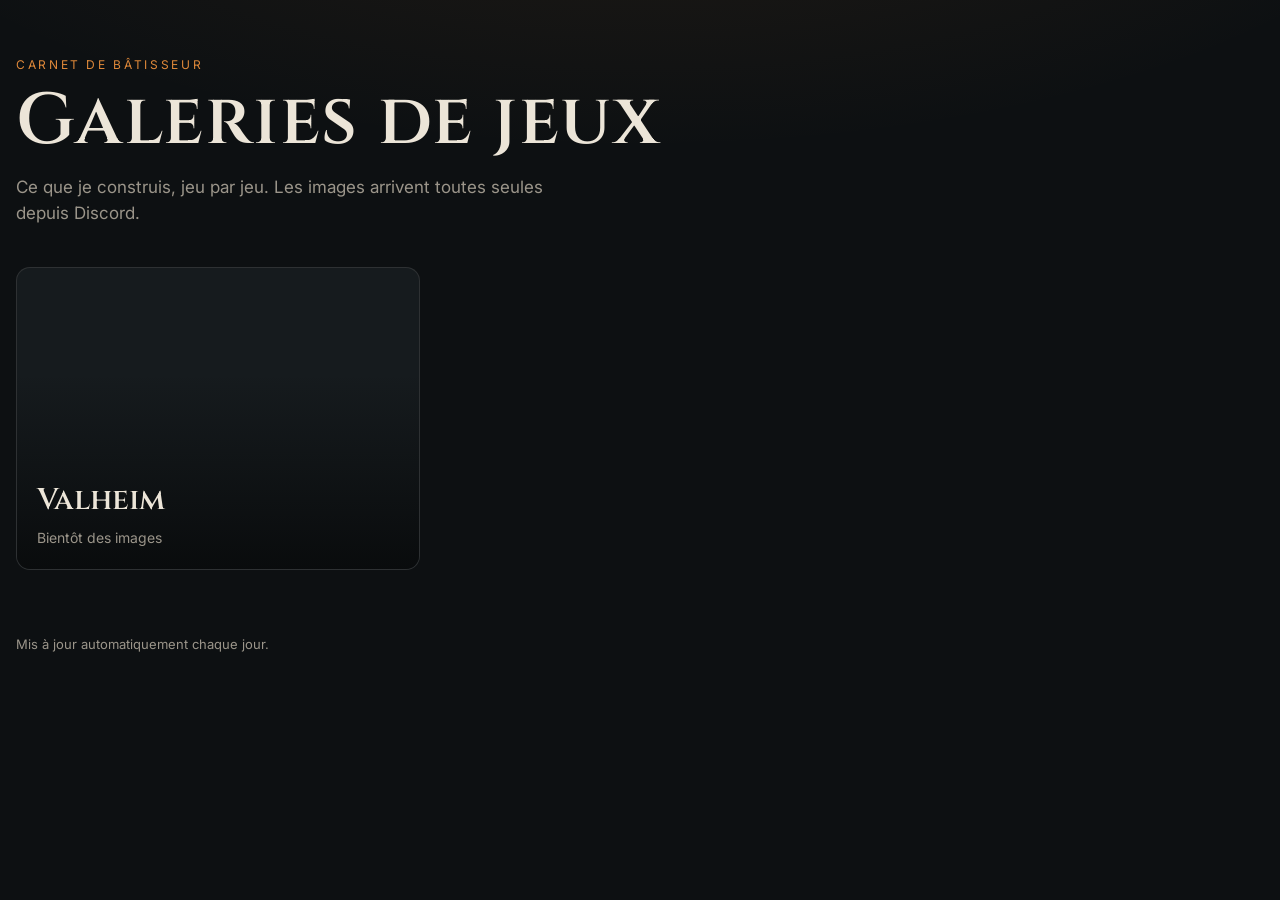
==== index.html @ 8ae7b874 "Galeries de jeux : bot de tri Discord et galerie Valheim - scripts/sync_discord.py : récupère les im" ====
<!doctype html>
<html lang="fr">
<head>
  <meta charset="utf-8">
  <meta name="viewport" content="width=device-width, initial-scale=1">
  <title>Galeries de jeux</title>
  <meta name="description" content="Mes constructions dans les jeux, en images.">
  <link rel="preconnect" href="https://fonts.googleapis.com">
  <link rel="preconnect" href="https://fonts.gstatic.com" crossorigin>
  <link href="https://fonts.googleapis.com/css2?family=Cinzel:wght@600&family=Inter:wght@400;500;600&display=swap" rel="stylesheet">
  <link rel="stylesheet" href="assets/style.css">
</head>
<body>
  <main class="page">
    <header class="entete">
      <p class="surtitre">Carnet de bâtisseur</p>
      <h1>Galeries de jeux</h1>
      <p class="accroche">Ce que je construis, jeu par jeu. Les images arrivent toutes seules depuis Discord.</p>
    </header>
    <div class="jeux" id="jeux"></div>
    <p class="pied">Mis à jour automatiquement chaque jour.</p>
  </main>

  <script>
    (async function () {
      const lire = async (url, defaut) => {
        try { const r = await fetch(url, { cache: "no-store" }); return r.ok ? await r.json() : defaut; }
        catch (e) { return defaut; }
      };
      const config = await lire("config.json", { jeux: {} });
      const zone = document.getElementById("jeux");

      const carte = (href, titre, sousTitre, image, classe) => {
        const a = document.createElement("a");
        a.className = "carte-jeu" + (classe ? " " + classe : "");
        a.href = href;
        if (image) {
          const img = document.createElement("img");
          img.src = image; img.alt = ""; img.loading = "lazy";
          a.append(img);
        }
        const voile = document.createElement("div");
        voile.className = "voile";
        const h = document.createElement("h2"); h.textContent = titre;
        const p = document.createElement("p"); p.textContent = sousTitre;
        voile.append(h, p);
        a.append(voile);
        zone.append(a);
      };

      for (const [id, jeu] of Object.entries(config.jeux)) {
        const data = await lire(id + "/data.json", { images: [] });
        const n = data.images.length;
        const couverture = data.images[0] ? id + "/" + data.images[0].miniature : null;
        carte(id + "/", jeu.nom, n ? n + (n > 1 ? " images" : " image") : "Bientôt des images", couverture);
      }

      const aTrier = await lire("a-trier/data.json", { images: [] });
      if (aTrier.images.length) {
        carte("a-trier/", "À trier", aTrier.images.length + " image(s) sans mot-clé reconnu", null, "a-trier");
      }
    })();
  </script>
</body>
</html>
---- assets/style.css ----
:root {
  --bg: #0d1012;
  --surface: #161b1e;
  --surface-2: #1d2428;
  --ink: #ece5d8;
  --muted: #9b958a;
  --line: rgba(236, 229, 216, 0.11);
  --accent: #e0893a;
  --accent-soft: rgba(224, 137, 58, 0.14);
  --rayon: 10px;
  --titre: "Cinzel", Georgia, serif;
  --texte: "Inter", system-ui, -apple-system, sans-serif;
}

* { box-sizing: border-box; }
html { -webkit-text-size-adjust: 100%; }
body {
  margin: 0;
  background:
    radial-gradient(1200px 500px at 50% -200px, rgba(224, 137, 58, 0.10), transparent 70%),
    var(--bg);
  color: var(--ink);
  font-family: var(--texte);
  font-size: 16px;
  line-height: 1.55;
  min-height: 100vh;
}
a { color: inherit; }
img { display: block; max-width: 100%; }

.page { max-width: 1280px; margin: 0 auto; padding: 0 16px 80px; }

/* ---------- en-tête */
.entete { padding: 56px 0 28px; }
.retour {
  display: inline-flex; gap: 6px; align-items: center;
  color: var(--muted); text-decoration: none; font-size: 14px; margin-bottom: 28px;
}
.retour:hover { color: var(--ink); }
.surtitre {
  font-size: 12px; letter-spacing: .22em; text-transform: uppercase;
  color: var(--accent); margin: 0 0 10px;
}
h1 {
  font-family: var(--titre); font-weight: 600;
  font-size: clamp(36px, 7vw, 72px); line-height: 1.02; margin: 0;
  letter-spacing: .02em;
}
.accroche { color: var(--muted); max-width: 560px; margin: 16px 0 0; font-size: 17px; }
.chiffres { display: flex; gap: 28px; margin-top: 26px; flex-wrap: wrap; }
.chiffres div { font-size: 13px; color: var(--muted); }
.chiffres strong { display: block; font-family: var(--titre); font-size: 26px; color: var(--ink); font-weight: 600; }

/* ---------- filtres */
.filtres {
  position: sticky; top: 0; z-index: 5;
  display: flex; gap: 8px; overflow-x: auto; padding: 14px 0;
  background: linear-gradient(var(--bg) 75%, transparent);
  scrollbar-width: none;
}
.filtres::-webkit-scrollbar { display: none; }
.filtre {
  flex: none; border: 1px solid var(--line); background: var(--surface);
  color: var(--muted); border-radius: 999px; padding: 7px 15px;
  font: 500 14px var(--texte); cursor: pointer;
}
.filtre:hover { color: var(--ink); }
.filtre[aria-pressed="true"] { background: var(--accent-soft); border-color: var(--accent); color: var(--ink); }
.filtre span { opacity: .6; margin-left: 4px; }

/* ---------- chantiers */
.chantier { margin-top: 44px; scroll-margin-top: 70px; }
.chantier[hidden] { display: none; }
.chantier-tete {
  display: flex; align-items: baseline; gap: 12px; flex-wrap: wrap;
  border-bottom: 1px solid var(--line); padding-bottom: 12px; margin-bottom: 16px;
}
.chantier-type { font-size: 12px; letter-spacing: .18em; text-transform: uppercase; color: var(--accent); }
.chantier h2 { font-family: var(--titre); font-weight: 600; font-size: 26px; margin: 0; }
.etiquette {
  font-size: 12px; color: var(--muted); border: 1px solid var(--line);
  border-radius: 999px; padding: 2px 10px;
}
.compte { margin-left: auto; color: var(--muted); font-size: 14px; }

.mur { columns: 4 260px; column-gap: 12px; }
.vignette {
  break-inside: avoid; margin: 0 0 12px; border-radius: var(--rayon); overflow: hidden;
  background: var(--surface-2); cursor: zoom-in; position: relative;
  border: 0; padding: 0; width: 100%; display: block;
}
.vignette img { width: 100%; height: auto; transition: transform .5s ease, opacity .4s; opacity: 0; }
.vignette img.charge { opacity: 1; }
.vignette:hover img { transform: scale(1.03); }
.vignette:focus-visible { outline: 2px solid var(--accent); outline-offset: 2px; }

/* ---------- état vide */
.vide {
  margin-top: 40px; padding: 48px 24px; text-align: center;
  border: 1px dashed var(--line); border-radius: 14px; color: var(--muted);
}
.vide h2 { font-family: var(--titre); color: var(--ink); font-weight: 600; margin: 0 0 8px; }

/* ---------- visionneuse */
.visionneuse {
  position: fixed; inset: 0; z-index: 20; background: rgba(6, 8, 9, .94);
  display: none; align-items: center; justify-content: center; padding: 56px 16px 96px;
}
.visionneuse.ouverte { display: flex; }
.visionneuse img { max-height: 100%; max-width: 100%; border-radius: 6px; box-shadow: 0 20px 60px rgba(0,0,0,.5); }
.visionneuse .infos {
  position: absolute; left: 16px; right: 16px; bottom: 22px; text-align: center;
  color: var(--muted); font-size: 14px;
}
.visionneuse .infos strong { color: var(--ink); font-weight: 600; }
.bouton-v {
  position: absolute; background: var(--surface); border: 1px solid var(--line); color: var(--ink);
  width: 44px; height: 44px; border-radius: 50%; font-size: 20px; cursor: pointer;
  display: grid; place-items: center;
}
.bouton-v:hover { border-color: var(--accent); }
.fermer { top: 14px; right: 14px; }
.prec { left: 14px; top: 50%; transform: translateY(-50%); }
.suiv { right: 14px; top: 50%; transform: translateY(-50%); }
@media (max-width: 600px) { .prec, .suiv { top: auto; bottom: 64px; transform: none; } }

/* ---------- accueil */
.jeux { display: grid; grid-template-columns: repeat(auto-fill, minmax(300px, 1fr)); gap: 18px; margin-top: 12px; }
.carte-jeu {
  position: relative; display: block; text-decoration: none; border-radius: 14px; overflow: hidden;
  background: var(--surface); border: 1px solid var(--line); aspect-ratio: 4 / 3;
}
.carte-jeu img { position: absolute; inset: 0; width: 100%; height: 100%; object-fit: cover; transition: transform .6s ease; }
.carte-jeu:hover img { transform: scale(1.04); }
.carte-jeu .voile {
  position: absolute; inset: 0; padding: 20px; display: flex; flex-direction: column; justify-content: flex-end;
  background: linear-gradient(transparent 35%, rgba(8, 10, 11, .9));
}
.carte-jeu h2 { font-family: var(--titre); font-weight: 600; font-size: 30px; margin: 0; }
.carte-jeu p { margin: 4px 0 0; color: var(--muted); font-size: 14px; }
.carte-jeu.a-trier { aspect-ratio: auto; min-height: 140px; border-style: dashed; }
.carte-jeu.a-trier .voile { background: none; }

.pied { margin-top: 64px; color: var(--muted); font-size: 13px; }
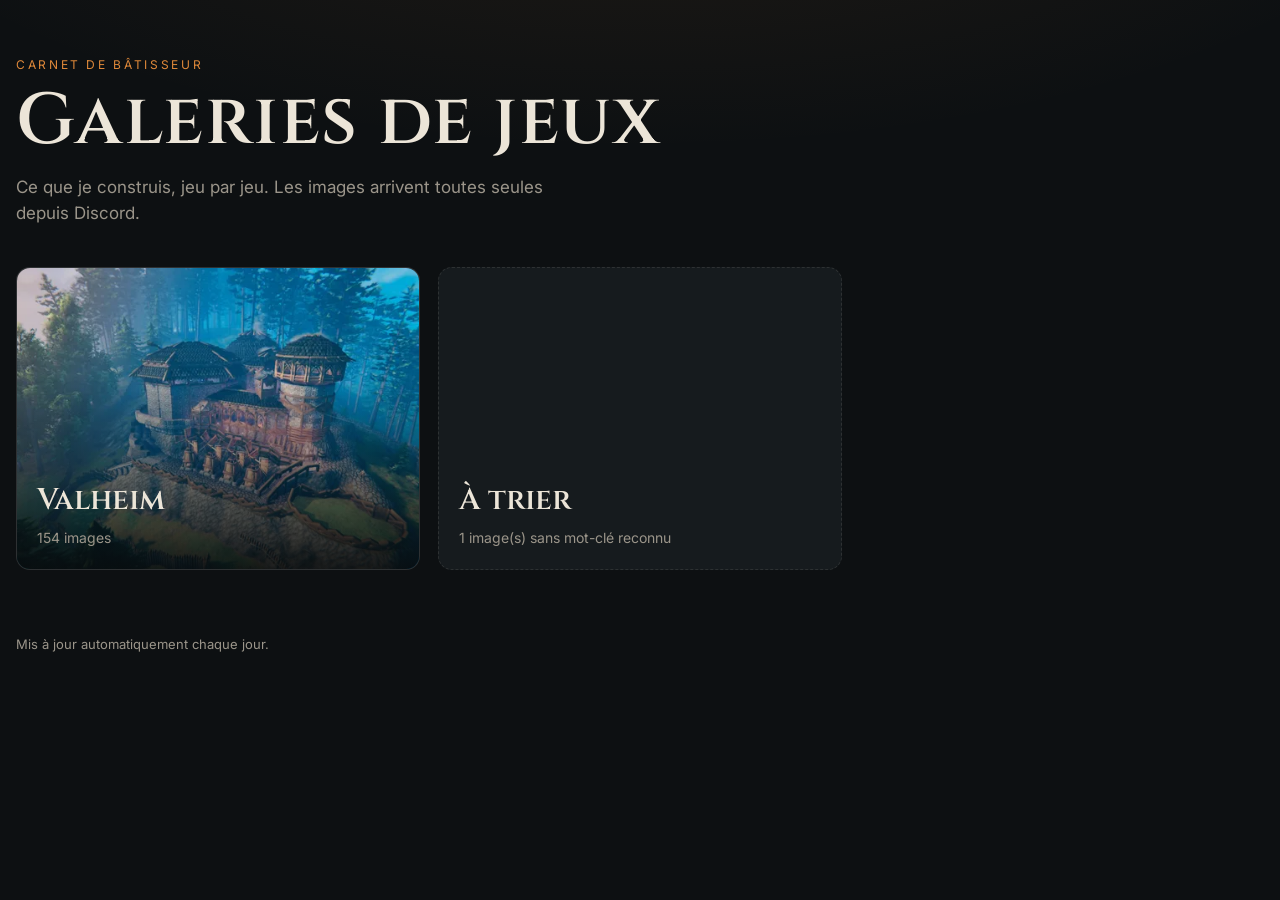
==== commit 1ff7d836: "Sous-domaine par jeu : valheim.* ouvre directement la galerie Valheim Co-Authored-By: Claude Opus 5." ====
--- a/index.html
+++ b/index.html
@@ -9,6 +9,17 @@
   <link rel="preconnect" href="https://fonts.gstatic.com" crossorigin>
   <link href="https://fonts.googleapis.com/css2?family=Cinzel:wght@600&family=Inter:wght@400;500;600&display=swap" rel="stylesheet">
   <link rel="stylesheet" href="assets/style.css">
+  <script>
+    // valheim.lafabriquedepa.fr (et plus tard <autre-jeu>.lafabriquedepa.fr) ouvre directement la galerie du jeu
+    (function () {
+      var sous = location.hostname.split(".")[0];
+      if (/^[a-z0-9-]+$/.test(sous) && !["www", "jeux", "localhost"].includes(sous) && location.hostname.split(".").length > 2) {
+        fetch("config.json").then(function (r) { return r.json(); }).then(function (c) {
+          if (c.jeux && c.jeux[sous]) location.replace("/" + sous + "/");
+        });
+      }
+    })();
+  </script>
 </head>
 <body>
   <main class="page">
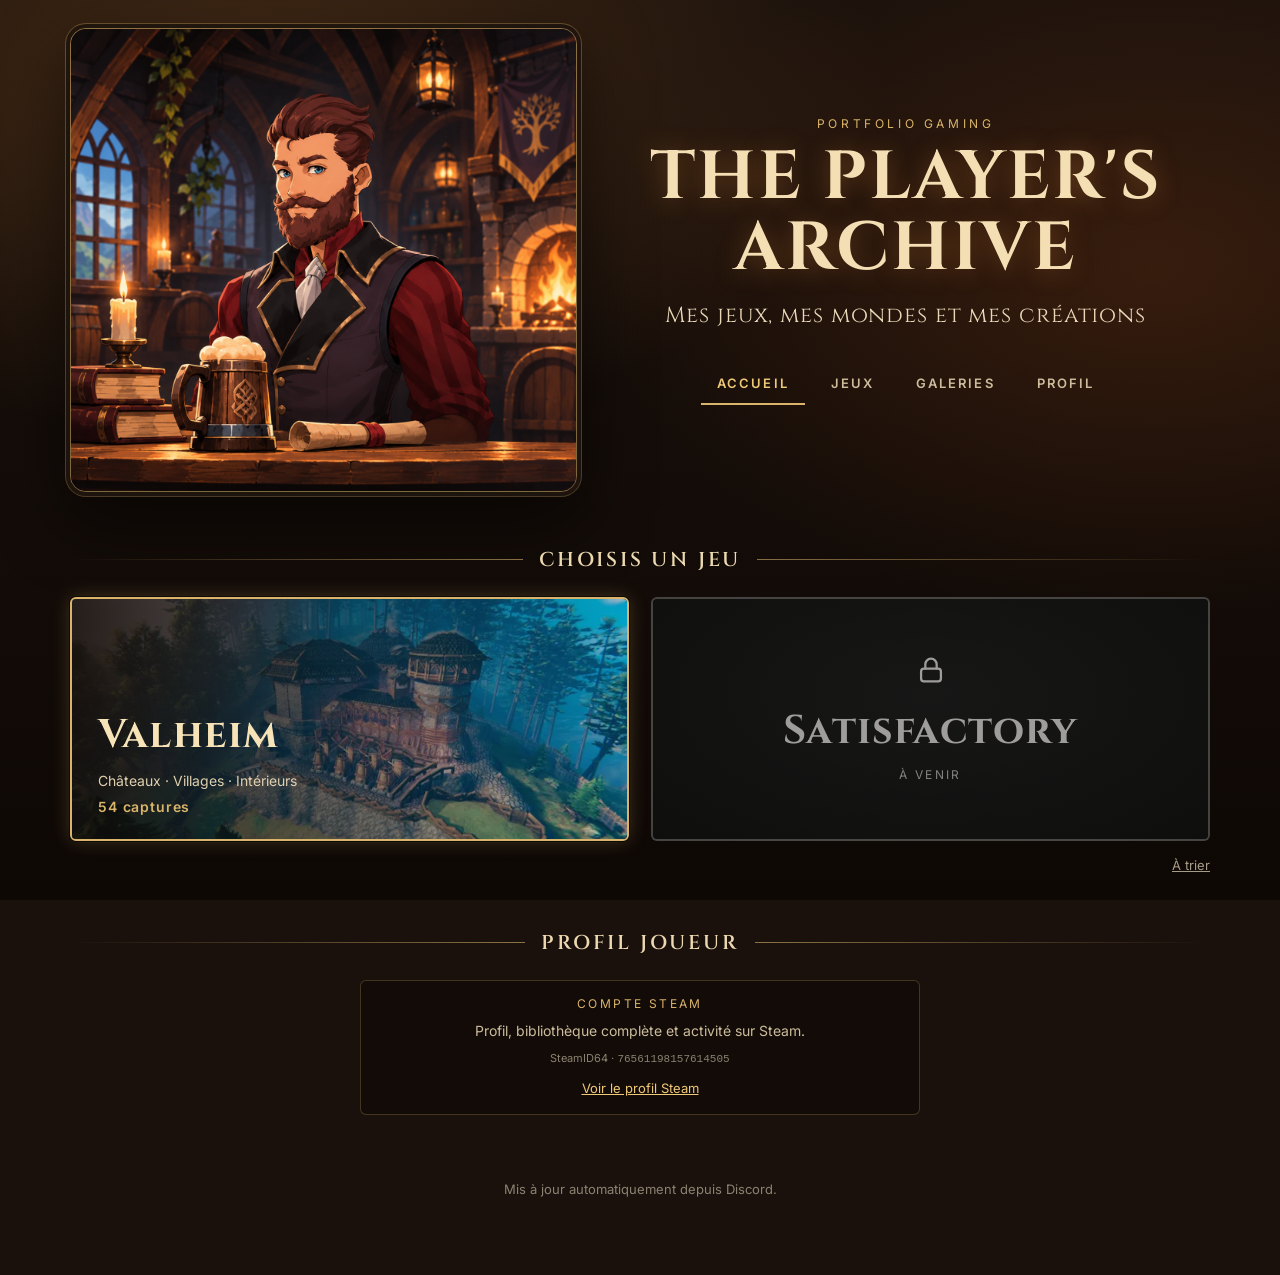
==== commit 561f02f9: "Accueil The Player's Archive : portrait taverne, cartes Valheim/Satisfactory, encadré Steam Masque l" ====
--- a/index.html
+++ b/index.html
@@ -3,11 +3,11 @@
 <head>
   <meta charset="utf-8">
   <meta name="viewport" content="width=device-width, initial-scale=1">
-  <title>Galeries de jeux</title>
-  <meta name="description" content="Mes constructions dans les jeux, en images.">
+  <title>The Player's Archive</title>
+  <meta name="description" content="Mes jeux, mes mondes et mes créations.">
   <link rel="preconnect" href="https://fonts.googleapis.com">
   <link rel="preconnect" href="https://fonts.gstatic.com" crossorigin>
-  <link href="https://fonts.googleapis.com/css2?family=Cinzel:wght@600&family=Inter:wght@400;500;600&display=swap" rel="stylesheet">
+  <link href="https://fonts.googleapis.com/css2?family=Cinzel:wght@600;700&family=Inter:wght@400;500;600&display=swap" rel="stylesheet">
   <link rel="stylesheet" href="assets/style.css">
   <script>
     // valheim.lafabriquedepa.fr (et plus tard <autre-jeu>.lafabriquedepa.fr) ouvre directement la galerie du jeu
@@ -21,15 +21,62 @@
     })();
   </script>
 </head>
-<body>
-  <main class="page">
-    <header class="entete">
-      <p class="surtitre">Carnet de bâtisseur</p>
-      <h1>Galeries de jeux</h1>
-      <p class="accroche">Ce que je construis, jeu par jeu. Les images arrivent toutes seules depuis Discord.</p>
-    </header>
-    <div class="jeux" id="jeux"></div>
-    <p class="pied">Mis à jour automatiquement chaque jour.</p>
+<body class="accueil">
+  <div class="taverne" aria-hidden="true"></div>
+  <main class="archive">
+    <section class="hero">
+      <div class="portrait">
+        <img src="assets/portrait-taverne.png" alt="Portrait du joueur dans une taverne : barbe brune, chemise rouge, chope de bière, livres et parchemin" width="1312" height="1199" fetchpriority="high">
+      </div>
+      <div class="hero-texte">
+        <p class="surtitre">Portfolio gaming</p>
+        <h1>The Player's Archive</h1>
+        <p class="slogan">Mes jeux, mes mondes et mes créations</p>
+        <nav class="menu" aria-label="Navigation">
+          <a href="#jeux" aria-current="page">Accueil</a>
+          <a href="#jeux">Jeux</a>
+          <a href="valheim/">Galeries</a>
+          <a href="#profil">Profil</a>
+        </nav>
+      </div>
+    </section>
+
+    <section id="jeux" class="selection">
+      <h2 class="titre-section"><span>Choisis un jeu</span></h2>
+      <div class="cartes" id="cartes">
+        <a class="carte-or" id="carte-valheim" href="valheim/">
+          <div class="carte-fond" id="fond-valheim"></div>
+          <div class="carte-voile">
+            <h3>Valheim</h3>
+            <p>Châteaux · Villages · Intérieurs</p>
+            <p class="carte-compte" id="compte-valheim"></p>
+          </div>
+        </a>
+        <div class="carte-or verrouillee" aria-disabled="true">
+          <div class="carte-fond"></div>
+          <div class="carte-voile">
+            <span class="cadenas" aria-hidden="true">
+              <svg viewBox="0 0 24 24" width="34" height="34" fill="none" stroke="currentColor" stroke-width="1.6" stroke-linecap="round" stroke-linejoin="round"><rect x="5" y="11" width="14" height="9" rx="2"/><path d="M8 11V8a4 4 0 0 1 8 0v3"/></svg>
+            </span>
+            <h3>Satisfactory</h3>
+            <p>À venir</p>
+          </div>
+        </div>
+      </div>
+      <p class="a-trier-lien" id="lien-a-trier" hidden><a href="a-trier/">À trier</a></p>
+    </section>
+
+    <section id="profil" class="profil">
+      <h2 class="titre-section"><span>Profil joueur</span></h2>
+      <div class="steam">
+        <p class="steam-titre">Compte Steam</p>
+        <p class="steam-texte">Profil, bibliothèque complète et activité sur Steam.</p>
+        <p class="steam-id">SteamID64 · <code>76561198157614505</code></p>
+        <a class="steam-lien" href="https://steamcommunity.com/profiles/76561198157614505" target="_blank" rel="noopener">Voir le profil Steam</a>
+      </div>
+    </section>
+
+    <p class="pied">Mis à jour automatiquement depuis Discord.</p>
   </main>
 
   <script>
@@ -39,37 +86,23 @@
         catch (e) { return defaut; }
       };
       const config = await lire("config.json", { jeux: {} });
-      const zone = document.getElementById("jeux");
-
-      const carte = (href, titre, sousTitre, image, classe) => {
-        const a = document.createElement("a");
-        a.className = "carte-jeu" + (classe ? " " + classe : "");
-        a.href = href;
-        if (image) {
-          const img = document.createElement("img");
-          img.src = image; img.alt = ""; img.loading = "lazy";
-          a.append(img);
-        }
-        const voile = document.createElement("div");
-        voile.className = "voile";
-        const h = document.createElement("h2"); h.textContent = titre;
-        const p = document.createElement("p"); p.textContent = sousTitre;
-        voile.append(h, p);
-        a.append(voile);
-        zone.append(a);
-      };
-
-      for (const [id, jeu] of Object.entries(config.jeux)) {
-        const data = await lire(id + "/data.json", { images: [] });
-        const n = data.images.length;
-        const couverture = data.images[0] ? id + "/" + data.images[0].miniature : null;
-        carte(id + "/", jeu.nom, n ? n + (n > 1 ? " images" : " image") : "Bientôt des images", couverture);
+      const jeu = config.jeux.valheim;
+      // Les archives personnelles (réalisations, inspirations) ne sont pas comptées ni affichées
+      const masques = new Set(((jeu && jeu.chantiers) || [])
+        .filter((c) => c.type === "realisation" || c.type === "inspiration").map((c) => c.id));
+      const data = await lire("valheim/data.json", { images: [] });
+      const images = data.images.filter((im) => !masques.has(im.chantier));
+      const n = images.length;
+      document.getElementById("compte-valheim").textContent =
+        n ? n + (n > 1 ? " captures" : " capture") : "Bientôt des images";
+      if (images[0]) {
+        const fond = document.getElementById("fond-valheim");
+        const img = new Image();
+        img.onload = () => { fond.style.backgroundImage = "url('valheim/" + images[0].miniature + "')"; fond.classList.add("charge"); };
+        img.src = "valheim/" + images[0].miniature;
       }
-
       const aTrier = await lire("a-trier/data.json", { images: [] });
-      if (aTrier.images.length) {
-        carte("a-trier/", "À trier", aTrier.images.length + " image(s) sans mot-clé reconnu", null, "a-trier");
-      }
+      if (aTrier.images.length) document.getElementById("lien-a-trier").hidden = false;
     })();
   </script>
 </body>
--- a/assets/style.css
+++ b/assets/style.css
@@ -142,3 +142,102 @@
 .carte-jeu.a-trier .voile { background: none; }
 
 .pied { margin-top: 64px; color: var(--muted); font-size: 13px; }
+
+
+/* =====================================================================
+   Accueil « The Player's Archive » : taverne fantasy, brun et or
+   ===================================================================== */
+body.accueil {
+  --or: #d9b46a;
+  --or-vif: #f0c978;
+  --brun: #1a110c;
+  background: var(--brun);
+  color: #f1e6d2;
+  position: relative;
+}
+.accueil .taverne {
+  position: fixed; inset: 0; z-index: 0;
+  background:
+    radial-gradient(900px 500px at 20% 10%, rgba(224, 137, 58, .22), transparent 70%),
+    radial-gradient(800px 500px at 90% 30%, rgba(224, 100, 30, .16), transparent 70%),
+    linear-gradient(#1a110c, #0e0805);
+}
+.archive { position: relative; z-index: 1; max-width: 1180px; margin: 0 auto; padding: 0 20px 64px; }
+
+.hero { display: grid; grid-template-columns: minmax(260px, 5fr) 6fr; gap: 24px; align-items: center; padding-top: 28px; }
+.portrait img {
+  width: 100%; height: auto; border-radius: 16px;
+  border: 1px solid rgba(217, 180, 106, .55);
+  box-shadow: 0 0 0 4px rgba(26, 17, 12, .9), 0 0 0 5px rgba(217, 180, 106, .3), 0 24px 70px rgba(0, 0, 0, .6);
+}
+.hero-texte { text-align: center; }
+.accueil .surtitre { color: var(--or); letter-spacing: .3em; }
+.accueil h1 {
+  font-family: var(--titre); font-weight: 700; text-transform: uppercase;
+  font-size: clamp(34px, 6vw, 68px); line-height: 1.04; letter-spacing: .03em; margin: 6px 0 0;
+  color: #f4dfb4; text-shadow: 0 2px 24px rgba(224, 137, 58, .35);
+}
+.slogan { font-family: var(--titre); font-size: clamp(16px, 2.2vw, 22px); color: #e8d8b8; margin: 14px 0 0; letter-spacing: .04em; }
+.menu { display: flex; flex-wrap: wrap; justify-content: center; gap: 6px 10px; margin-top: 30px; }
+.menu a {
+  text-decoration: none; text-transform: uppercase; letter-spacing: .16em; font-size: 13px; font-weight: 600;
+  color: #cdbd9c; padding: 10px 16px; border-bottom: 2px solid transparent;
+}
+.menu a:hover, .menu a:focus-visible { color: var(--or-vif); border-color: var(--or); outline: none; }
+.menu a[aria-current] { color: var(--or-vif); border-color: var(--or); }
+
+.titre-section { display: flex; align-items: center; gap: 16px; margin: 52px 0 22px; font-family: var(--titre); font-weight: 600; font-size: 20px; letter-spacing: .14em; text-transform: uppercase; color: #ecd9b0; }
+.titre-section::before, .titre-section::after { content: ""; flex: 1; height: 1px; background: linear-gradient(90deg, transparent, rgba(217, 180, 106, .6)); }
+.titre-section::after { background: linear-gradient(270deg, transparent, rgba(217, 180, 106, .6)); }
+
+.cartes { display: grid; grid-template-columns: repeat(2, 1fr); gap: 22px; }
+.carte-or {
+  position: relative; display: block; text-decoration: none; color: inherit; overflow: hidden;
+  aspect-ratio: 16 / 7; border-radius: 6px;
+  border: 2px solid var(--or); background: #120b07;
+  box-shadow: 0 0 0 1px rgba(0, 0, 0, .6), 0 0 18px rgba(217, 180, 106, .25);
+  transition: box-shadow .3s ease, transform .3s ease;
+}
+a.carte-or:hover, a.carte-or:focus-visible {
+  box-shadow: 0 0 0 1px rgba(0, 0, 0, .6), 0 0 34px rgba(240, 201, 120, .65); transform: translateY(-2px); outline: none;
+}
+.carte-fond { position: absolute; inset: 0; background-size: cover; background-position: center; opacity: 0; transition: opacity .6s ease, transform .8s ease; }
+.carte-fond.charge { opacity: 1; }
+a.carte-or:hover .carte-fond { transform: scale(1.05); }
+.carte-voile {
+  position: absolute; inset: 0; padding: 22px 26px; display: flex; flex-direction: column; justify-content: flex-end;
+  background: linear-gradient(90deg, rgba(14, 8, 5, .88) 0%, rgba(14, 8, 5, .45) 55%, rgba(14, 8, 5, .1) 100%);
+}
+.carte-or h3 { font-family: var(--titre); font-weight: 700; font-size: clamp(26px, 3.6vw, 40px); margin: 0; color: #f6e3b8; letter-spacing: .03em; }
+.carte-or p { margin: 4px 0 0; color: #e0d0b0; font-size: 14px; }
+.carte-compte { color: var(--or) !important; font-weight: 600; letter-spacing: .06em; }
+.verrouillee {
+  cursor: not-allowed; border-color: rgba(217, 180, 106, .28); box-shadow: none; filter: grayscale(.9);
+  background: radial-gradient(600px 300px at 50% 40%, #2a2420, #120d0a);
+}
+.verrouillee .carte-voile { align-items: center; justify-content: center; text-align: center; background: rgba(8, 6, 5, .45); }
+.verrouillee h3 { color: #a79c88; }
+.verrouillee p { text-transform: uppercase; letter-spacing: .2em; font-size: 12px; color: #8c8272; }
+.cadenas { color: #a79c88; margin-bottom: 6px; }
+.a-trier-lien { margin: 14px 0 0; text-align: right; font-size: 13px; }
+.a-trier-lien a { color: #a79c88; }
+
+.steam {
+  max-width: 560px; margin: 0 auto; padding: 14px 18px; text-align: center;
+  border: 1px solid rgba(217, 180, 106, .25); border-radius: 6px; background: rgba(14, 8, 5, .55);
+}
+.steam p { margin: 0; }
+.steam-titre { font-size: 12px; text-transform: uppercase; letter-spacing: .2em; color: var(--or); }
+.steam-texte { margin-top: 6px !important; font-size: 14px; color: #cdbd9c; }
+.steam-id { margin-top: 8px !important; font-size: 11px; color: #8c8272; }
+.steam-id code { font-family: ui-monospace, monospace; }
+.steam-lien { display: inline-block; margin-top: 10px; font-size: 13px; color: var(--or-vif); }
+.accueil .pied { text-align: center; color: #8c8272; }
+
+@media (max-width: 800px) {
+  .hero { grid-template-columns: 1fr; padding-top: 16px; }
+  .portrait { max-width: 520px; margin: 0 auto; }
+  .cartes { grid-template-columns: 1fr; }
+  .carte-or { aspect-ratio: 16 / 8; }
+  .menu a { padding: 8px 10px; letter-spacing: .1em; }
+}
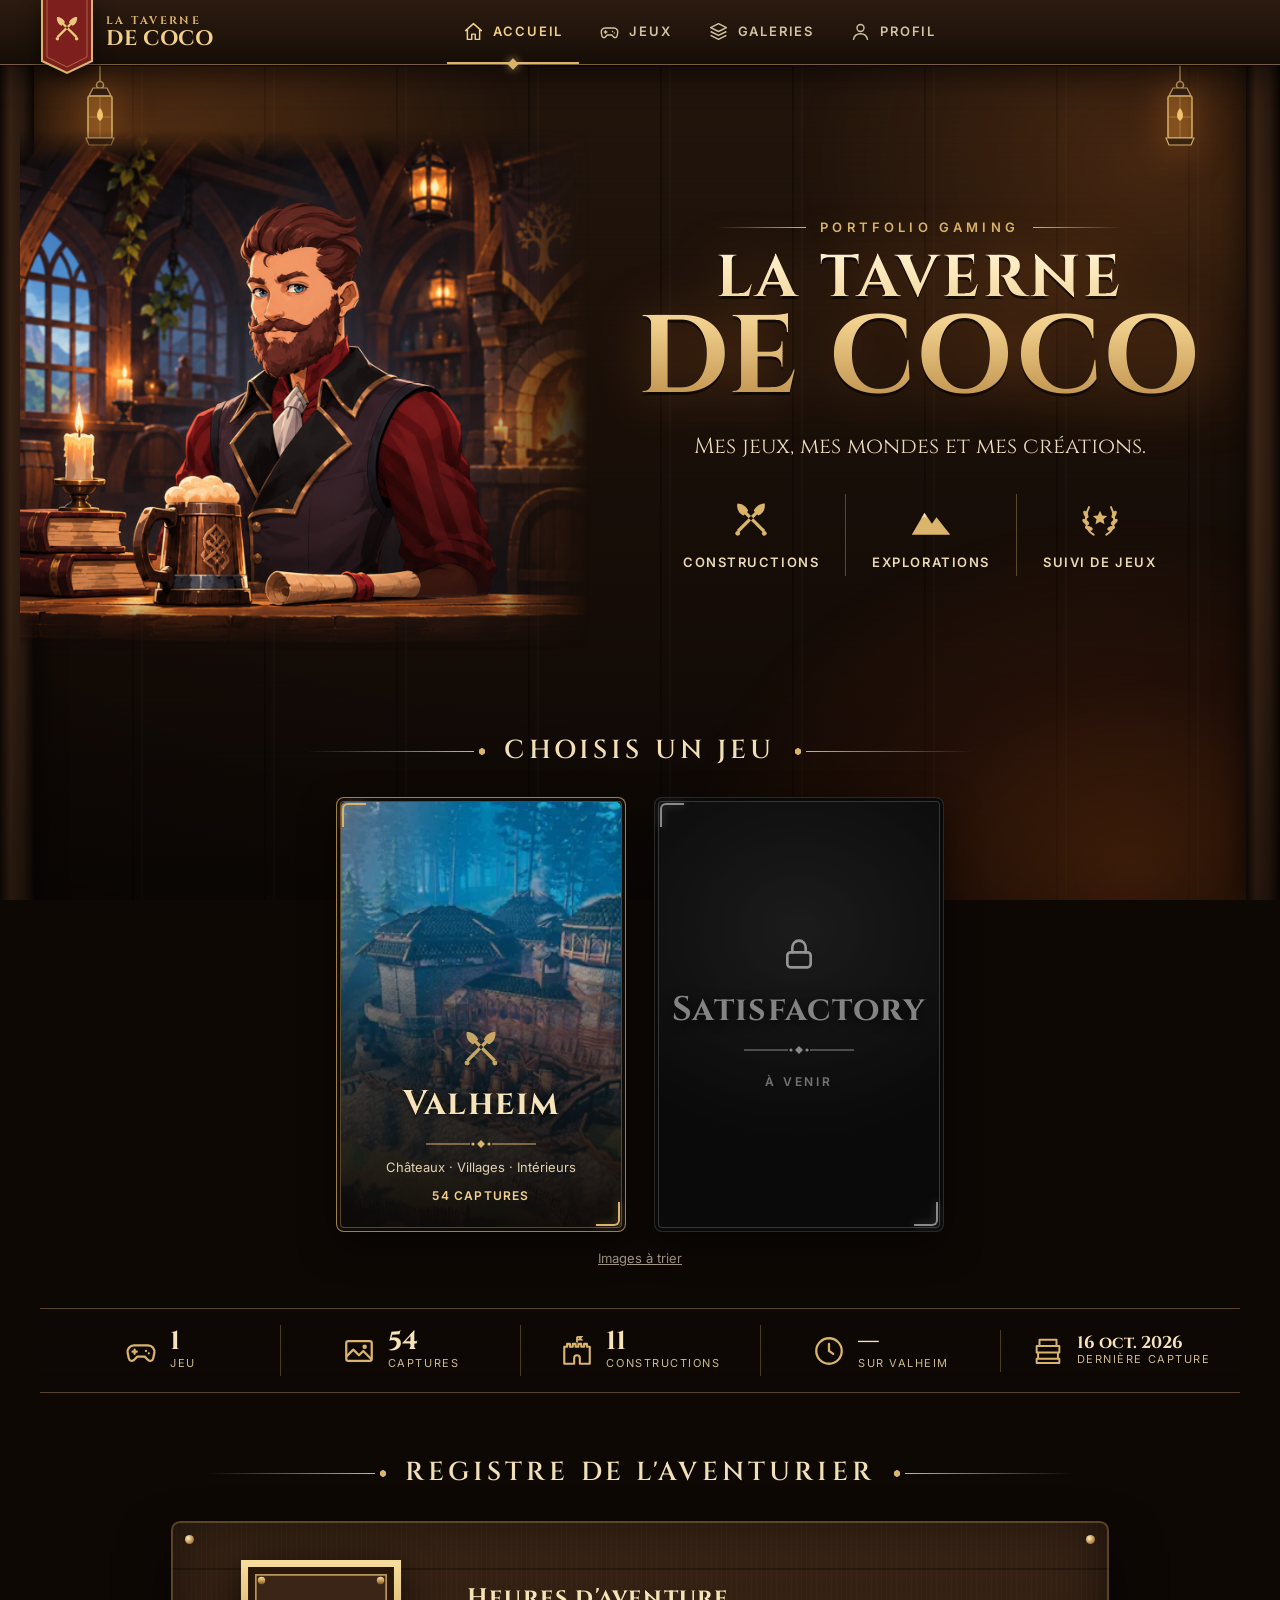
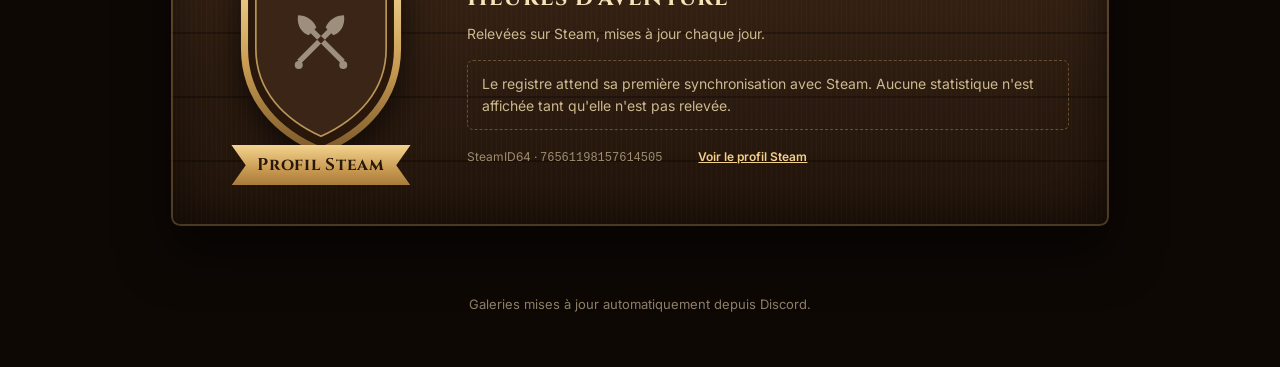
==== commit 9ff8e4fa: "Refonte V2 « La Taverne de Coco » : accueil taverne, galerie par constructions, registre Steam - Acc" ====
--- a/index.html
+++ b/index.html
@@ -3,107 +3,162 @@
 <head>
   <meta charset="utf-8">
   <meta name="viewport" content="width=device-width, initial-scale=1">
-  <title>The Player's Archive</title>
-  <meta name="description" content="Mes jeux, mes mondes et mes créations.">
+  <title>La Taverne de Coco</title>
+  <meta name="description" content="La Taverne de Coco : mes jeux, mes mondes et mes créations.">
+  <meta property="og:title" content="La Taverne de Coco">
+  <meta property="og:description" content="Mes jeux, mes mondes et mes créations.">
+  <meta name="theme-color" content="#1c110a">
   <link rel="preconnect" href="https://fonts.googleapis.com">
   <link rel="preconnect" href="https://fonts.gstatic.com" crossorigin>
   <link href="https://fonts.googleapis.com/css2?family=Cinzel:wght@600;700&family=Inter:wght@400;500;600&display=swap" rel="stylesheet">
   <link rel="stylesheet" href="assets/style.css">
-  <script>
-    // valheim.lafabriquedepa.fr (et plus tard <autre-jeu>.lafabriquedepa.fr) ouvre directement la galerie du jeu
-    (function () {
-      var sous = location.hostname.split(".")[0];
-      if (/^[a-z0-9-]+$/.test(sous) && !["www", "jeux", "localhost"].includes(sous) && location.hostname.split(".").length > 2) {
-        fetch("config.json").then(function (r) { return r.json(); }).then(function (c) {
-          if (c.jeux && c.jeux[sous]) location.replace("/" + sous + "/");
-        });
-      }
-    })();
-  </script>
+  <link rel="stylesheet" href="assets/taverne.css">
 </head>
-<body class="accueil">
-  <div class="taverne" aria-hidden="true"></div>
-  <main class="archive">
-    <section class="hero">
-      <div class="portrait">
-        <img src="assets/portrait-taverne.png" alt="Portrait du joueur dans une taverne : barbe brune, chemise rouge, chope de bière, livres et parchemin" width="1312" height="1199" fetchpriority="high">
+<body class="taverne">
+  <!-- Pictogrammes partagés -->
+  <svg width="0" height="0" style="position:absolute" aria-hidden="true">
+    <defs>
+      <symbol id="i-maison" viewBox="0 0 24 24"><path d="M3 11 12 3l9 8M5 9.5V21h5v-6h4v6h5V9.5" fill="none" stroke="currentColor" stroke-width="1.7" stroke-linejoin="round" stroke-linecap="round"/></symbol>
+      <symbol id="i-manette" viewBox="0 0 24 24"><path d="M7 8h10a4.5 4.5 0 0 1 4.4 5.4l-.8 3.8a2.2 2.2 0 0 1-3.8 1L14.6 16H9.4l-2.2 2.2a2.2 2.2 0 0 1-3.8-1l-.8-3.8A4.5 4.5 0 0 1 7 8Z M7.5 11v3M6 12.5h3M15.5 12h.01M17.5 13.6h.01" fill="none" stroke="currentColor" stroke-width="1.6" stroke-linecap="round" stroke-linejoin="round"/></symbol>
+      <symbol id="i-calques" viewBox="0 0 24 24"><path d="m12 3 9 4.5-9 4.5-9-4.5L12 3ZM3 12l9 4.5 9-4.5M3 16.5 12 21l9-4.5" fill="none" stroke="currentColor" stroke-width="1.6" stroke-linejoin="round"/></symbol>
+      <symbol id="i-profil" viewBox="0 0 24 24"><circle cx="12" cy="8" r="4" fill="none" stroke="currentColor" stroke-width="1.6"/><path d="M4 21c.8-4.2 4-6.5 8-6.5s7.2 2.3 8 6.5" fill="none" stroke="currentColor" stroke-width="1.6" stroke-linecap="round"/></symbol>
+      <symbol id="i-haches" viewBox="0 0 48 48"><g fill="currentColor"><path d="M9 6c5 0 10 3 12 8l-5 5C12 18 8 13 9 6Z"/><path d="M39 6c-5 0-10 3-12 8l5 5c4-1 8-6 7-13Z"/><path d="M15 15.5 17.5 13l22 22-2.5 2.5zM33 15.5 30.5 13l-22 22 2.5 2.5z"/><circle cx="9.5" cy="38.5" r="2.6"/><circle cx="38.5" cy="38.5" r="2.6"/></g></symbol>
+      <symbol id="i-monts" viewBox="0 0 48 48"><path d="M3 40 17 16l8 12 5-7 15 19Z" fill="currentColor"/><path d="m17 16-3.6 6.2 3.6-1.8 3 2.4Z" fill="#fff3d0" opacity=".65"/></symbol>
+      <symbol id="i-laurier" viewBox="0 0 48 48"><g fill="none" stroke="currentColor" stroke-width="2.2" stroke-linecap="round"><path d="M17 40C8 35 6 22 12 10M31 40c9-5 11-18 5-30"/></g><g fill="currentColor"><ellipse cx="8.6" cy="18" rx="2.2" ry="4.4" transform="rotate(-25 8.6 18)"/><ellipse cx="8.4" cy="26" rx="2.2" ry="4.4" transform="rotate(-50 8.4 26)"/><ellipse cx="11.8" cy="33" rx="2.2" ry="4.4" transform="rotate(-70 11.8 33)"/><ellipse cx="39.4" cy="18" rx="2.2" ry="4.4" transform="rotate(25 39.4 18)"/><ellipse cx="39.6" cy="26" rx="2.2" ry="4.4" transform="rotate(50 39.6 26)"/><ellipse cx="36.2" cy="33" rx="2.2" ry="4.4" transform="rotate(70 36.2 33)"/><path d="M24 14l2.4 5 5.4.6-4 3.7 1.1 5.3L24 26l-4.9 2.6 1.1-5.3-4-3.7 5.4-.6Z"/></g></symbol>
+      <symbol id="i-cadenas" viewBox="0 0 24 24"><rect x="5" y="11" width="14" height="9" rx="2" fill="none" stroke="currentColor" stroke-width="1.6"/><path d="M8 11V8a4 4 0 0 1 8 0v3" fill="none" stroke="currentColor" stroke-width="1.6" stroke-linecap="round"/></symbol>
+      <symbol id="i-image" viewBox="0 0 24 24"><rect x="3" y="5" width="18" height="14" rx="1.5" fill="none" stroke="currentColor" stroke-width="1.6"/><path d="m3 16 5-5 4 4 3-3 6 6" fill="none" stroke="currentColor" stroke-width="1.6" stroke-linejoin="round"/><circle cx="16" cy="9" r="1.6" fill="currentColor"/></symbol>
+      <symbol id="i-chateau" viewBox="0 0 24 24"><path d="M3 21V9h2V7h2v2h2V7h2v2h2V7h2v2h2V7h2v2h2v12h-7v-4a2 2 0 0 0-4 0v4Z" fill="none" stroke="currentColor" stroke-width="1.5" stroke-linejoin="round"/><path d="M12 2v4M12 2h3l-1 1 1 1h-3" fill="none" stroke="currentColor" stroke-width="1.3"/></symbol>
+      <symbol id="i-sablier" viewBox="0 0 24 24"><circle cx="12" cy="12" r="9" fill="none" stroke="currentColor" stroke-width="1.6"/><path d="M12 7v5l3 2" fill="none" stroke="currentColor" stroke-width="1.6" stroke-linecap="round"/></symbol>
+      <symbol id="i-livres" viewBox="0 0 24 24"><path d="M4 17.5h16v3H4zM5 13h14v4.5H5zM4 8.5h16V13H4zM6 4h12v4.5H6z" fill="none" stroke="currentColor" stroke-width="1.4" stroke-linejoin="round"/></symbol>
+      <symbol id="i-orne" viewBox="0 0 110 10"><path d="M0 5h44M66 5h44" stroke="currentColor" stroke-width="1"/><path d="m55 1 4 4-4 4-4-4Z" fill="currentColor"/><circle cx="47" cy="5" r="1.6" fill="currentColor"/><circle cx="63" cy="5" r="1.6" fill="currentColor"/></symbol>
+      <symbol id="i-lanterne" viewBox="0 0 46 110"><path d="M23 0v18" stroke="currentColor" stroke-width="1.5"/><circle cx="23" cy="21" r="3.5" fill="none" stroke="currentColor" stroke-width="1.5"/><path d="M12 32h22l-4-8H16Z" fill="#3a2414" stroke="currentColor" stroke-width="1.2"/><rect x="11" y="32" width="24" height="42" rx="2" fill="rgba(255,170,60,.28)" stroke="currentColor" stroke-width="1.6"/><path d="M23 32v42M11 53h24" stroke="currentColor" stroke-width=".8" opacity=".55"/><path class="flamme" d="M23 44c4 5 4 10 0 13-4-3-4-8 0-13Z" fill="#ffcf73"/><path d="M9 74h28l-3 7H12Z" fill="#3a2414" stroke="currentColor" stroke-width="1.2"/></symbol>
+    </defs>
+  </svg>
+
+  <div class="decor" aria-hidden="true">
+    <div class="lueur lueur-g"></div>
+    <div class="lueur lueur-d"></div>
+    <div class="lueur lueur-feu"></div>
+    <div class="poteau poteau-g"></div>
+    <div class="poteau poteau-d"></div>
+    <svg class="lanterne lanterne-g" viewBox="0 0 46 110"><use href="#i-lanterne"/></svg>
+    <svg class="lanterne lanterne-d" viewBox="0 0 46 110"><use href="#i-lanterne"/></svg>
+  </div>
+
+  <header class="barre">
+    <div class="barre-in">
+      <a class="blason" href="./" aria-label="La Taverne de Coco, accueil">
+        <svg class="fanion" viewBox="0 0 54 76" aria-hidden="true">
+          <path d="M2 0h50v62L27 74 2 62Z" fill="#7c1f1d"/>
+          <path d="M2 0h50v62L27 74 2 62Z" fill="none" stroke="#d9b46a" stroke-width="2"/>
+          <path d="M7 0v58l20 10 20-10V0" fill="none" stroke="#d9b46a" stroke-width=".8" opacity=".6"/>
+          <use href="#i-haches" x="11" y="14" width="32" height="32" style="color:#e9c77e"/>
+        </svg>
+        <span class="blason-nom"><small>La Taverne</small><span>de Coco</span></span>
+      </a>
+      <nav class="nav" aria-label="Navigation principale">
+        <a href="./" aria-current="page"><svg aria-hidden="true"><use href="#i-maison"/></svg>Accueil</a>
+        <a href="#jeux"><svg aria-hidden="true"><use href="#i-manette"/></svg>Jeux</a>
+        <a href="valheim/"><svg aria-hidden="true"><use href="#i-calques"/></svg>Galeries</a>
+        <a href="#registre"><svg aria-hidden="true"><use href="#i-profil"/></svg>Profil</a>
+      </nav>
+      <span class="barre-cale" aria-hidden="true"></span>
+    </div>
+  </header>
+
+  <main class="salle">
+    <section class="scene">
+      <div class="archiviste">
+        <img src="assets/portrait-taverne.png" alt="L'archiviste de la taverne : barbe brune, chemise rouge, gilet sombre bordé d'or, chope de bière, livres et parchemin" width="1312" height="1199" fetchpriority="high">
       </div>
-      <div class="hero-texte">
-        <p class="surtitre">Portfolio gaming</p>
-        <h1>The Player's Archive</h1>
-        <p class="slogan">Mes jeux, mes mondes et mes créations</p>
-        <nav class="menu" aria-label="Navigation">
-          <a href="#jeux" aria-current="page">Accueil</a>
-          <a href="#jeux">Jeux</a>
-          <a href="valheim/">Galeries</a>
-          <a href="#profil">Profil</a>
-        </nav>
+      <div class="enseigne">
+        <p class="orne">Portfolio gaming</p>
+        <h1><span class="l1">La Taverne</span><span class="l2">de Coco</span></h1>
+        <p class="devise">Mes jeux, mes mondes et mes créations.</p>
+        <ul class="atouts">
+          <li><a href="valheim/"><svg aria-hidden="true"><use href="#i-haches"/></svg>Constructions</a></li>
+          <li><a href="#registre"><svg aria-hidden="true"><use href="#i-monts"/></svg>Explorations</a></li>
+          <li><a href="#registre"><svg aria-hidden="true"><use href="#i-laurier"/></svg>Suivi de jeux</a></li>
+        </ul>
       </div>
     </section>
 
-    <section id="jeux" class="selection">
-      <h2 class="titre-section"><span>Choisis un jeu</span></h2>
-      <div class="cartes" id="cartes">
-        <a class="carte-or" id="carte-valheim" href="valheim/">
-          <div class="carte-fond" id="fond-valheim"></div>
-          <div class="carte-voile">
+    <section id="jeux" class="choix" aria-labelledby="titre-jeux">
+      <h2 class="titre-orne" id="titre-jeux">Choisis un jeu</h2>
+      <!-- Pour ajouter un jeu : copier une carte, renseigner data-jeu (dossier) et data-appid (Steam). -->
+      <div class="cartes-jeux">
+        <a class="carte-jeu cadre" href="valheim/" data-jeu="valheim" data-appid="892970">
+          <div class="visuel"></div>
+          <div class="voile">
+            <svg class="embleme" aria-hidden="true"><use href="#i-haches"/></svg>
             <h3>Valheim</h3>
-            <p>Châteaux · Villages · Intérieurs</p>
-            <p class="carte-compte" id="compte-valheim"></p>
+            <svg class="orne-mini" aria-hidden="true"><use href="#i-orne"/></svg>
+            <p class="sous">Châteaux · Villages · Intérieurs</p>
+            <p class="mesures"></p>
           </div>
         </a>
-        <div class="carte-or verrouillee" aria-disabled="true">
-          <div class="carte-fond"></div>
-          <div class="carte-voile">
-            <span class="cadenas" aria-hidden="true">
-              <svg viewBox="0 0 24 24" width="34" height="34" fill="none" stroke="currentColor" stroke-width="1.6" stroke-linecap="round" stroke-linejoin="round"><rect x="5" y="11" width="14" height="9" rx="2"/><path d="M8 11V8a4 4 0 0 1 8 0v3"/></svg>
-            </span>
+        <div class="carte-jeu cadre verrou" aria-disabled="true" data-appid="526870">
+          <div class="visuel"></div>
+          <div class="voile">
+            <svg class="cadenas" aria-hidden="true"><use href="#i-cadenas"/></svg>
             <h3>Satisfactory</h3>
-            <p>À venir</p>
+            <svg class="orne-mini" aria-hidden="true"><use href="#i-orne"/></svg>
+            <p class="mesures">À venir</p>
           </div>
         </div>
       </div>
-      <p class="a-trier-lien" id="lien-a-trier" hidden><a href="a-trier/">À trier</a></p>
+      <p class="a-trier-lien" id="lien-a-trier" hidden style="text-align:center;margin-top:16px;font-size:13px"><a href="a-trier/" style="color:#a79c88">Images à trier</a></p>
     </section>
 
-    <section id="profil" class="profil">
-      <h2 class="titre-section"><span>Profil joueur</span></h2>
-      <div class="steam">
-        <p class="steam-titre">Compte Steam</p>
-        <p class="steam-texte">Profil, bibliothèque complète et activité sur Steam.</p>
-        <p class="steam-id">SteamID64 · <code>76561198157614505</code></p>
-        <a class="steam-lien" href="https://steamcommunity.com/profiles/76561198157614505" target="_blank" rel="noopener">Voir le profil Steam</a>
+    <section class="registre-chiffres" aria-label="Chiffres de la taverne">
+      <div><svg aria-hidden="true"><use href="#i-manette"/></svg><p style="margin:0"><strong id="n-jeux">1</strong><span>Jeu</span></p></div>
+      <div><svg aria-hidden="true"><use href="#i-image"/></svg><p style="margin:0"><strong id="n-captures">—</strong><span>Captures</span></p></div>
+      <div><svg aria-hidden="true"><use href="#i-chateau"/></svg><p style="margin:0"><strong id="n-constructions">—</strong><span>Constructions</span></p></div>
+      <div><svg aria-hidden="true"><use href="#i-sablier"/></svg><p style="margin:0"><strong id="n-heures">—</strong><span>Sur Valheim</span></p></div>
+      <div><svg aria-hidden="true"><use href="#i-livres"/></svg><p style="margin:0"><strong id="n-derniere" style="font-size:17px">—</strong><span>Dernière capture</span></p></div>
+    </section>
+
+    <section id="registre" class="registre" aria-labelledby="titre-registre">
+      <h2 class="titre-orne" id="titre-registre">Registre de l'aventurier</h2>
+      <div class="planche">
+        <div>
+          <a class="ecu-lien" id="ecu-lien" href="https://steamcommunity.com/profiles/76561198157614505" target="_blank" rel="noopener" aria-label="Ouvrir le profil Steam">
+            <svg class="ecu" viewBox="0 0 120 140" aria-hidden="true">
+              <defs>
+                <clipPath id="ecu-forme"><path d="M14 14h92v52c0 30-20 50-46 62C34 116 14 96 14 66Z"/></clipPath>
+                <linearGradient id="ecu-or" x1="0" y1="0" x2="0" y2="1"><stop offset="0" stop-color="#f6dc9c"/><stop offset=".55" stop-color="#c99b52"/><stop offset="1" stop-color="#7d5a2a"/></linearGradient>
+              </defs>
+              <path d="M6 6h108v60c0 36-24 60-54 72C30 126 6 102 6 66Z" fill="#2a170b" stroke="url(#ecu-or)" stroke-width="5"/>
+              <rect x="14" y="14" width="92" height="116" fill="#3a2516" clip-path="url(#ecu-forme)"/>
+              <g id="ecu-vide" fill="#d9b46a" opacity=".55"><use href="#i-haches" x="34" y="36" width="52" height="52"/></g>
+              <image id="ecu-avatar" x="14" y="14" width="92" height="116" preserveAspectRatio="xMidYMid slice" clip-path="url(#ecu-forme)" style="display:none"/>
+              <path d="M14 14h92v52c0 30-20 50-46 62C34 116 14 96 14 66Z" fill="none" stroke="#d9b46a" stroke-width="1.2" opacity=".8"/>
+              <circle cx="18" cy="18" r="2.6" fill="url(#ecu-or)"/><circle cx="102" cy="18" r="2.6" fill="url(#ecu-or)"/>
+            </svg>
+            <span class="plaque" id="steam-pseudo">Profil Steam</span>
+          </a>
+        </div>
+        <div class="registre-texte">
+          <h3>Heures d'aventure</h3>
+          <p class="note">Relevées sur Steam, mises à jour chaque jour.</p>
+          <div id="registre-donnees" hidden>
+            <p class="heures"><strong id="steam-heures">—</strong><span>heures de jeu</span></p>
+            <p class="note" style="margin-top:14px">Les trois mondes les plus explorés</p>
+            <ol class="mondes" id="steam-mondes"></ol>
+          </div>
+          <p class="registre-vide" id="registre-vide">Le registre attend sa première synchronisation avec Steam. Aucune statistique n'est affichée tant qu'elle n'est pas relevée.</p>
+          <p class="registre-pied">
+            <span>SteamID64 · <code>76561198157614505</code></span>
+            <span id="steam-date"></span>
+            <a href="https://steamcommunity.com/profiles/76561198157614505" target="_blank" rel="noopener">Voir le profil Steam</a>
+          </p>
+        </div>
       </div>
     </section>
-
-    <p class="pied">Mis à jour automatiquement depuis Discord.</p>
   </main>
 
-  <script>
-    (async function () {
-      const lire = async (url, defaut) => {
-        try { const r = await fetch(url, { cache: "no-store" }); return r.ok ? await r.json() : defaut; }
-        catch (e) { return defaut; }
-      };
-      const config = await lire("config.json", { jeux: {} });
-      const jeu = config.jeux.valheim;
-      // Les archives personnelles (réalisations, inspirations) ne sont pas comptées ni affichées
-      const masques = new Set(((jeu && jeu.chantiers) || [])
-        .filter((c) => c.type === "realisation" || c.type === "inspiration").map((c) => c.id));
-      const data = await lire("valheim/data.json", { images: [] });
-      const images = data.images.filter((im) => !masques.has(im.chantier));
-      const n = images.length;
-      document.getElementById("compte-valheim").textContent =
-        n ? n + (n > 1 ? " captures" : " capture") : "Bientôt des images";
-      if (images[0]) {
-        const fond = document.getElementById("fond-valheim");
-        const img = new Image();
-        img.onload = () => { fond.style.backgroundImage = "url('valheim/" + images[0].miniature + "')"; fond.classList.add("charge"); };
-        img.src = "valheim/" + images[0].miniature;
-      }
-      const aTrier = await lire("a-trier/data.json", { images: [] });
-      if (aTrier.images.length) document.getElementById("lien-a-trier").hidden = false;
-    })();
-  </script>
+  <p class="pied-taverne">Galeries mises à jour automatiquement depuis Discord.</p>
+
+  <script src="assets/accueil.js"></script>
 </body>
 </html>
--- a/assets/style.css
+++ b/assets/style.css
@@ -144,100 +144,3 @@
 .pied { margin-top: 64px; color: var(--muted); font-size: 13px; }
 
 
-/* =====================================================================
-   Accueil « The Player's Archive » : taverne fantasy, brun et or
-   ===================================================================== */
-body.accueil {
-  --or: #d9b46a;
-  --or-vif: #f0c978;
-  --brun: #1a110c;
-  background: var(--brun);
-  color: #f1e6d2;
-  position: relative;
-}
-.accueil .taverne {
-  position: fixed; inset: 0; z-index: 0;
-  background:
-    radial-gradient(900px 500px at 20% 10%, rgba(224, 137, 58, .22), transparent 70%),
-    radial-gradient(800px 500px at 90% 30%, rgba(224, 100, 30, .16), transparent 70%),
-    linear-gradient(#1a110c, #0e0805);
-}
-.archive { position: relative; z-index: 1; max-width: 1180px; margin: 0 auto; padding: 0 20px 64px; }
-
-.hero { display: grid; grid-template-columns: minmax(260px, 5fr) 6fr; gap: 24px; align-items: center; padding-top: 28px; }
-.portrait img {
-  width: 100%; height: auto; border-radius: 16px;
-  border: 1px solid rgba(217, 180, 106, .55);
-  box-shadow: 0 0 0 4px rgba(26, 17, 12, .9), 0 0 0 5px rgba(217, 180, 106, .3), 0 24px 70px rgba(0, 0, 0, .6);
-}
-.hero-texte { text-align: center; }
-.accueil .surtitre { color: var(--or); letter-spacing: .3em; }
-.accueil h1 {
-  font-family: var(--titre); font-weight: 700; text-transform: uppercase;
-  font-size: clamp(34px, 6vw, 68px); line-height: 1.04; letter-spacing: .03em; margin: 6px 0 0;
-  color: #f4dfb4; text-shadow: 0 2px 24px rgba(224, 137, 58, .35);
-}
-.slogan { font-family: var(--titre); font-size: clamp(16px, 2.2vw, 22px); color: #e8d8b8; margin: 14px 0 0; letter-spacing: .04em; }
-.menu { display: flex; flex-wrap: wrap; justify-content: center; gap: 6px 10px; margin-top: 30px; }
-.menu a {
-  text-decoration: none; text-transform: uppercase; letter-spacing: .16em; font-size: 13px; font-weight: 600;
-  color: #cdbd9c; padding: 10px 16px; border-bottom: 2px solid transparent;
-}
-.menu a:hover, .menu a:focus-visible { color: var(--or-vif); border-color: var(--or); outline: none; }
-.menu a[aria-current] { color: var(--or-vif); border-color: var(--or); }
-
-.titre-section { display: flex; align-items: center; gap: 16px; margin: 52px 0 22px; font-family: var(--titre); font-weight: 600; font-size: 20px; letter-spacing: .14em; text-transform: uppercase; color: #ecd9b0; }
-.titre-section::before, .titre-section::after { content: ""; flex: 1; height: 1px; background: linear-gradient(90deg, transparent, rgba(217, 180, 106, .6)); }
-.titre-section::after { background: linear-gradient(270deg, transparent, rgba(217, 180, 106, .6)); }
-
-.cartes { display: grid; grid-template-columns: repeat(2, 1fr); gap: 22px; }
-.carte-or {
-  position: relative; display: block; text-decoration: none; color: inherit; overflow: hidden;
-  aspect-ratio: 16 / 7; border-radius: 6px;
-  border: 2px solid var(--or); background: #120b07;
-  box-shadow: 0 0 0 1px rgba(0, 0, 0, .6), 0 0 18px rgba(217, 180, 106, .25);
-  transition: box-shadow .3s ease, transform .3s ease;
-}
-a.carte-or:hover, a.carte-or:focus-visible {
-  box-shadow: 0 0 0 1px rgba(0, 0, 0, .6), 0 0 34px rgba(240, 201, 120, .65); transform: translateY(-2px); outline: none;
-}
-.carte-fond { position: absolute; inset: 0; background-size: cover; background-position: center; opacity: 0; transition: opacity .6s ease, transform .8s ease; }
-.carte-fond.charge { opacity: 1; }
-a.carte-or:hover .carte-fond { transform: scale(1.05); }
-.carte-voile {
-  position: absolute; inset: 0; padding: 22px 26px; display: flex; flex-direction: column; justify-content: flex-end;
-  background: linear-gradient(90deg, rgba(14, 8, 5, .88) 0%, rgba(14, 8, 5, .45) 55%, rgba(14, 8, 5, .1) 100%);
-}
-.carte-or h3 { font-family: var(--titre); font-weight: 700; font-size: clamp(26px, 3.6vw, 40px); margin: 0; color: #f6e3b8; letter-spacing: .03em; }
-.carte-or p { margin: 4px 0 0; color: #e0d0b0; font-size: 14px; }
-.carte-compte { color: var(--or) !important; font-weight: 600; letter-spacing: .06em; }
-.verrouillee {
-  cursor: not-allowed; border-color: rgba(217, 180, 106, .28); box-shadow: none; filter: grayscale(.9);
-  background: radial-gradient(600px 300px at 50% 40%, #2a2420, #120d0a);
-}
-.verrouillee .carte-voile { align-items: center; justify-content: center; text-align: center; background: rgba(8, 6, 5, .45); }
-.verrouillee h3 { color: #a79c88; }
-.verrouillee p { text-transform: uppercase; letter-spacing: .2em; font-size: 12px; color: #8c8272; }
-.cadenas { color: #a79c88; margin-bottom: 6px; }
-.a-trier-lien { margin: 14px 0 0; text-align: right; font-size: 13px; }
-.a-trier-lien a { color: #a79c88; }
-
-.steam {
-  max-width: 560px; margin: 0 auto; padding: 14px 18px; text-align: center;
-  border: 1px solid rgba(217, 180, 106, .25); border-radius: 6px; background: rgba(14, 8, 5, .55);
-}
-.steam p { margin: 0; }
-.steam-titre { font-size: 12px; text-transform: uppercase; letter-spacing: .2em; color: var(--or); }
-.steam-texte { margin-top: 6px !important; font-size: 14px; color: #cdbd9c; }
-.steam-id { margin-top: 8px !important; font-size: 11px; color: #8c8272; }
-.steam-id code { font-family: ui-monospace, monospace; }
-.steam-lien { display: inline-block; margin-top: 10px; font-size: 13px; color: var(--or-vif); }
-.accueil .pied { text-align: center; color: #8c8272; }
-
-@media (max-width: 800px) {
-  .hero { grid-template-columns: 1fr; padding-top: 16px; }
-  .portrait { max-width: 520px; margin: 0 auto; }
-  .cartes { grid-template-columns: 1fr; }
-  .carte-or { aspect-ratio: 16 / 8; }
-  .menu a { padding: 8px 10px; letter-spacing: .1em; }
-}
--- a/assets/taverne.css
+++ b/assets/taverne.css
@@ -0,0 +1,381 @@
+/* =====================================================================
+   La Taverne de Coco : décor commun (accueil + galeries)
+   Bois sombre, poutres, lanternes, cheminée, dorures.
+   Chargé après style.css, uniquement par les pages « taverne ».
+   ===================================================================== */
+body.taverne {
+  --or: #d9b46a;
+  --or-vif: #f3d08a;
+  --or-sombre: #8a6a35;
+  --bois: #2a1a10;
+  --bois-2: #1c110a;
+  --nuit: #0e0805;
+  --creme: #f1e6d2;
+  --sourd: #a8977c;
+  --cramoisi: #7c1f1d;
+  --braise: 224, 120, 40;
+  background: var(--nuit);
+  color: var(--creme);
+  position: relative;
+  overflow-x: hidden;
+}
+.taverne a { color: inherit; }
+.taverne :focus-visible { outline: 2px solid var(--or-vif); outline-offset: 3px; }
+
+/* ---------- décor fixe : planches, lanternes, cheminée */
+.decor { position: fixed; inset: 0; z-index: 0; pointer-events: none; overflow: hidden; }
+.decor::before {
+  /* murs en planches verticales */
+  content: ""; position: absolute; inset: 0;
+  background:
+    repeating-linear-gradient(90deg, rgba(0, 0, 0, .32) 0 2px, transparent 2px 9px, rgba(255, 220, 170, .018) 9px 11px, transparent 11px 132px),
+    repeating-linear-gradient(0deg, rgba(0, 0, 0, .05) 0 1px, transparent 1px 7px),
+    linear-gradient(180deg, #24160d 0%, #180e08 55%, #0e0805 100%);
+}
+.decor::after {
+  /* poutre basse au sol et ombre générale */
+  content: ""; position: absolute; inset: 0;
+  background:
+    radial-gradient(120% 90% at 50% 40%, transparent 40%, rgba(0, 0, 0, .55) 100%);
+}
+.lueur { position: absolute; border-radius: 50%; filter: blur(8px); }
+.lueur-g { width: 760px; height: 620px; left: -240px; top: -160px; background: radial-gradient(closest-side, rgba(var(--braise), .26), transparent); animation: vacille 5.5s ease-in-out infinite; }
+.lueur-d { width: 700px; height: 600px; right: -220px; top: -140px; background: radial-gradient(closest-side, rgba(var(--braise), .2), transparent); animation: vacille 6.8s ease-in-out infinite reverse; }
+.lueur-feu { width: 900px; height: 700px; right: -300px; bottom: -320px; background: radial-gradient(closest-side, rgba(240, 110, 30, .3), rgba(200, 70, 20, .1) 55%, transparent); animation: feu 3.2s ease-in-out infinite; }
+.poteau { position: absolute; top: 0; bottom: 0; width: 34px; background: linear-gradient(90deg, #120a06, #3a2416 30%, #2b1a0f 70%, #0d0704); box-shadow: 0 0 30px rgba(0, 0, 0, .7); }
+.poteau-g { left: 0; }
+.poteau-d { right: 0; }
+.lanterne { position: absolute; top: 64px; width: 46px; color: var(--or); filter: drop-shadow(0 0 18px rgba(var(--braise), .8)); }
+.lanterne .flamme { animation: flamme 2.4s ease-in-out infinite; transform-origin: 50% 80%; }
+.lanterne-g { left: 6%; }
+.lanterne-d { right: 6%; }
+@keyframes vacille { 0%, 100% { opacity: .85; } 50% { opacity: 1; } 70% { opacity: .78; } }
+@keyframes feu { 0%, 100% { opacity: .85; transform: scale(1); } 40% { opacity: 1; transform: scale(1.04); } 70% { opacity: .9; } }
+@keyframes flamme { 0%, 100% { opacity: 1; transform: scaleY(1); } 50% { opacity: .8; transform: scaleY(.88); } }
+@media (max-width: 1100px) { .poteau, .lanterne { display: none; } }
+@media (prefers-reduced-motion: reduce) { .lueur, .lanterne .flamme { animation: none; } }
+
+/* ---------- barre supérieure : poutre sculptée */
+.barre {
+  position: sticky; top: 0; z-index: 10;
+  background: linear-gradient(180deg, #2c1b10 0%, #1d120a 70%, #150d07 100%);
+  border-bottom: 1px solid rgba(217, 180, 106, .45);
+  box-shadow: 0 1px 0 rgba(0, 0, 0, .8), 0 10px 30px rgba(0, 0, 0, .55);
+}
+.barre-in { max-width: 1240px; margin: 0 auto; padding: 0 20px; height: 64px; display: flex; align-items: center; gap: 18px; position: relative; }
+.blason { display: flex; align-items: flex-start; gap: 12px; text-decoration: none; align-self: stretch; }
+.fanion { width: 54px; flex: none; margin-top: -1px; filter: drop-shadow(0 6px 10px rgba(0, 0, 0, .6)); }
+.blason-nom { font-family: var(--titre); font-weight: 700; color: var(--or-vif); line-height: 1; letter-spacing: .04em; align-self: center; text-transform: uppercase; }
+.blason-nom small { display: block; font-size: 11px; letter-spacing: .22em; color: var(--or); margin-bottom: 3px; }
+.blason-nom span { font-size: 21px; }
+.nav { display: flex; gap: 4px; margin-left: auto; margin-right: auto; }
+.nav a {
+  display: inline-flex; align-items: center; gap: 9px; height: 64px; padding: 0 16px;
+  text-decoration: none; text-transform: uppercase; letter-spacing: .14em; font-size: 13px; font-weight: 600;
+  color: #d3c3a2; border-bottom: 2px solid transparent; position: relative;
+}
+.nav a svg { width: 21px; height: 21px; flex: none; }
+.nav a:hover { color: var(--or-vif); }
+.nav a[aria-current="page"] { color: var(--or-vif); border-color: var(--or); }
+.nav a[aria-current="page"]::after {
+  content: ""; position: absolute; left: 50%; bottom: -6px; width: 8px; height: 8px; margin-left: -4px;
+  background: var(--or); transform: rotate(45deg); box-shadow: 0 0 8px rgba(243, 208, 138, .7);
+}
+.barre-cale { width: 54px; flex: none; }
+@media (max-width: 900px) {
+  .blason-nom { display: none; }
+  .barre-cale { display: none; }
+  .nav { margin-right: 0; }
+  .nav a { padding: 0 10px; letter-spacing: .08em; font-size: 12px; gap: 6px; }
+}
+@media (max-width: 560px) {
+  .barre-in { padding: 0 10px; gap: 6px; height: 58px; }
+  .fanion { width: 40px; }
+  .nav { gap: 0; flex: 1; justify-content: space-around; }
+  .nav a { flex-direction: column; justify-content: center; gap: 3px; height: 58px; padding: 0 6px; font-size: 10px; letter-spacing: .06em; }
+  .nav a svg { width: 19px; height: 19px; }
+}
+
+/* ---------- ornements */
+.orne { display: flex; align-items: center; justify-content: center; gap: 14px; color: var(--or); }
+.orne::before, .orne::after { content: ""; height: 1px; flex: 0 1 90px; background: linear-gradient(90deg, transparent, var(--or)); }
+.orne::after { background: linear-gradient(270deg, transparent, var(--or)); }
+.titre-orne {
+  display: flex; align-items: center; justify-content: center; gap: 18px; margin: 0 0 26px;
+  font-family: var(--titre); font-weight: 600; font-size: clamp(18px, 2.4vw, 26px); letter-spacing: .16em; text-transform: uppercase; color: #f1dfb6;
+}
+.titre-orne::before, .titre-orne::after {
+  content: ""; flex: 0 1 180px; height: 9px;
+  background:
+    radial-gradient(circle at calc(100% - 4px) 50%, var(--or) 0 3px, transparent 3.5px),
+    linear-gradient(90deg, transparent, var(--or)) left center / calc(100% - 12px) 1px no-repeat;
+}
+.titre-orne::after { transform: scaleX(-1); }
+
+/* ---------- cadre doré commun (cartes) */
+.cadre {
+  position: relative; border: 1px solid rgba(217, 180, 106, .7); border-radius: 8px;
+  box-shadow: inset 0 0 0 3px rgba(14, 8, 5, .95), inset 0 0 0 4px rgba(217, 180, 106, .35), 0 14px 34px rgba(0, 0, 0, .55);
+}
+.cadre::before, .cadre::after {
+  /* coins ornés */
+  content: ""; position: absolute; width: 22px; height: 22px; z-index: 3; pointer-events: none;
+  border: 2px solid var(--or); filter: drop-shadow(0 0 4px rgba(243, 208, 138, .5));
+}
+.cadre::before { top: 5px; left: 5px; border-right: 0; border-bottom: 0; border-top-left-radius: 6px; }
+.cadre::after { bottom: 5px; right: 5px; border-left: 0; border-top: 0; border-bottom-right-radius: 6px; }
+
+.pied-taverne { position: relative; z-index: 1; text-align: center; color: #8c7d66; font-size: 13px; padding: 34px 16px 40px; }
+.pied-taverne a { color: var(--or); }
+
+/* =====================================================================
+   Accueil
+   ===================================================================== */
+.salle { position: relative; z-index: 1; max-width: 1240px; margin: 0 auto; padding: 0 20px 20px; }
+
+.scene { display: grid; grid-template-columns: 6fr 7fr; align-items: center; gap: 10px; min-height: min(640px, calc(100vh - 64px)); padding: 18px 0 8px; }
+.archiviste { position: relative; margin-left: -20px; }
+.archiviste img {
+  width: 100%; height: auto;
+  /* fondu des bords dans le décor : le fichier original n'est pas modifié */
+  -webkit-mask-image: linear-gradient(90deg, #000 78%, transparent 100%), linear-gradient(180deg, transparent 0, #000 6%, #000 90%, transparent 100%);
+  -webkit-mask-composite: source-in;
+  mask-image: linear-gradient(90deg, #000 78%, transparent 100%), linear-gradient(180deg, transparent 0, #000 6%, #000 90%, transparent 100%);
+  mask-composite: intersect;
+}
+.enseigne { text-align: center; padding: 10px 0; }
+.enseigne .orne { font-size: 13px; letter-spacing: .32em; text-transform: uppercase; font-weight: 600; }
+.enseigne h1 {
+  margin: 14px 0 0; font-family: var(--titre); font-weight: 700; text-transform: uppercase; line-height: .95; letter-spacing: .02em;
+  background: linear-gradient(180deg, #fff1cf 0%, #f0cf8c 45%, #b98a45 100%); -webkit-background-clip: text; background-clip: text; color: transparent;
+  filter: drop-shadow(0 3px 0 rgba(0, 0, 0, .55)) drop-shadow(0 0 26px rgba(var(--braise), .35));
+}
+.enseigne h1 .l1 { display: block; font-size: clamp(30px, 4.6vw, 60px); letter-spacing: .06em; }
+.enseigne h1 .l2 { display: block; font-size: clamp(50px, 8.6vw, 112px); }
+.devise { margin: 18px 0 0; font-family: var(--titre); font-size: clamp(16px, 1.9vw, 22px); color: #eadbbd; }
+.atouts { display: flex; justify-content: center; margin: 30px 0 0; padding: 0; list-style: none; }
+.atouts li + li { border-left: 1px solid rgba(217, 180, 106, .35); }
+.atouts a { display: flex; flex-direction: column; align-items: center; gap: 10px; padding: 4px 26px; text-decoration: none; text-transform: uppercase; letter-spacing: .12em; font-size: 13px; font-weight: 600; color: #ead9b4; }
+.atouts svg { width: 44px; height: 44px; color: var(--or); transition: transform .3s, filter .3s; }
+.atouts a:hover svg { transform: translateY(-2px); filter: drop-shadow(0 0 8px rgba(243, 208, 138, .7)); }
+
+/* sélection de jeux : cartes portrait */
+.choix { margin-top: 26px; scroll-margin-top: 80px; }
+.cartes-jeux { display: flex; justify-content: center; gap: 28px; flex-wrap: wrap; }
+.carte-jeu {
+  /* remplace l'ancienne carte paysage */
+  width: clamp(150px, 26vw, 290px); aspect-ratio: 3 / 4.5; overflow: hidden; display: block; text-decoration: none;
+  background: #120b07; transition: transform .35s ease, box-shadow .35s ease;
+}
+.carte-jeu .visuel { position: absolute; inset: 4px; border-radius: 5px; background: #1a110b center / cover no-repeat; opacity: 0; transition: opacity .6s, transform .9s ease; }
+.carte-jeu .visuel.charge { opacity: 1; }
+.carte-jeu .voile {
+  position: absolute; inset: 4px; border-radius: 5px; z-index: 2; display: flex; flex-direction: column; align-items: center; justify-content: flex-end;
+  padding: 18px 14px 22px; text-align: center;
+  background: linear-gradient(180deg, rgba(14, 8, 5, .05) 30%, rgba(14, 8, 5, .7) 62%, rgba(14, 8, 5, .96) 100%);
+}
+.carte-jeu .embleme { width: 46px; height: 46px; color: var(--or); opacity: .9; margin-bottom: 6px; }
+.carte-jeu h3 { margin: 0; font-family: var(--titre); font-weight: 700; font-size: clamp(22px, 2.8vw, 34px); color: #f6e3b8; letter-spacing: .04em; text-shadow: 0 2px 12px rgba(0, 0, 0, .9); }
+.carte-jeu .orne-mini { width: 110px; height: 10px; margin: 8px 0; color: var(--or); }
+.carte-jeu .sous { margin: 0; font-size: 13px; color: #e2d2b2; }
+.carte-jeu .mesures { margin: 10px 0 0; font-size: 12px; font-weight: 600; letter-spacing: .1em; text-transform: uppercase; color: var(--or-vif); min-height: 1.4em; }
+a.carte-jeu:hover, a.carte-jeu:focus-visible {
+  transform: translateY(-6px); outline: none;
+  box-shadow: inset 0 0 0 3px rgba(14, 8, 5, .95), inset 0 0 0 4px rgba(243, 208, 138, .7), 0 0 0 1px var(--or-vif), 0 0 38px rgba(243, 208, 138, .55), 0 22px 40px rgba(0, 0, 0, .6);
+}
+a.carte-jeu:hover .visuel { transform: scale(1.06); }
+.carte-jeu.verrou { cursor: not-allowed; border-color: rgba(217, 180, 106, .25); filter: grayscale(1) brightness(.75); }
+.carte-jeu.verrou .visuel { opacity: 1; background: radial-gradient(120% 70% at 50% 30%, #3a3430, #141110 70%); }
+.carte-jeu.verrou .voile { justify-content: center; background: rgba(8, 6, 5, .35); }
+.carte-jeu.verrou h3 { color: #b9ae9b; }
+.carte-jeu.verrou .cadenas { width: 40px; height: 40px; color: #cfc4b0; margin-bottom: 10px; }
+.carte-jeu.verrou .mesures { color: #a39883; letter-spacing: .24em; }
+
+/* bandeau de chiffres */
+.registre-chiffres {
+  margin: 40px 0 0; display: grid; grid-template-columns: repeat(5, 1fr); align-items: center;
+  border-top: 1px solid rgba(217, 180, 106, .35); border-bottom: 1px solid rgba(217, 180, 106, .35);
+  background: linear-gradient(180deg, rgba(14, 8, 5, .3), rgba(14, 8, 5, .75)); padding: 16px 0;
+}
+.registre-chiffres > div { display: flex; align-items: center; justify-content: center; gap: 12px; padding: 4px 10px; min-width: 0; }
+.registre-chiffres > div + div { border-left: 1px solid rgba(217, 180, 106, .3); }
+.registre-chiffres svg { width: 34px; height: 34px; color: var(--or); flex: none; }
+.registre-chiffres strong { display: block; font-family: var(--titre); font-size: 26px; line-height: 1; color: #f6e3b8; white-space: nowrap; }
+.registre-chiffres span { display: block; font-size: 11px; letter-spacing: .14em; text-transform: uppercase; color: #cdb98f; }
+
+/* registre Steam : panneau de bois et écu */
+.registre { margin-top: 60px; scroll-margin-top: 80px; }
+.planche {
+  position: relative; max-width: 940px; margin: 0 auto; padding: 34px 40px; display: grid; grid-template-columns: 220px 1fr; gap: 36px; align-items: center;
+  border-radius: 10px; border: 1px solid #0a0503;
+  background:
+    repeating-linear-gradient(0deg, rgba(0, 0, 0, .28) 0 2px, transparent 2px 64px),
+    repeating-linear-gradient(90deg, rgba(255, 210, 150, .025) 0 1px, transparent 1px 5px),
+    linear-gradient(180deg, #3a2516, #2a1a0f 60%, #21140b);
+  box-shadow: inset 0 0 0 2px rgba(217, 180, 106, .28), inset 0 0 60px rgba(0, 0, 0, .55), 0 26px 50px rgba(0, 0, 0, .6);
+}
+.planche::before, .planche::after {
+  /* clous dorés */
+  content: ""; position: absolute; top: 14px; width: 9px; height: 9px; border-radius: 50%;
+  background: radial-gradient(circle at 35% 35%, #fff0c4, #b98a45 60%, #5a4020);
+  box-shadow: 0 calc(100% + 0px) 0 0 transparent;
+}
+.planche::before { left: 14px; }
+.planche::after { right: 14px; }
+.ecu-lien { display: block; text-decoration: none; text-align: center; }
+.ecu { width: 170px; height: auto; display: block; margin: 0 auto; filter: drop-shadow(0 10px 18px rgba(0, 0, 0, .7)); transition: filter .3s, transform .3s; }
+.ecu-lien:hover .ecu { transform: translateY(-3px); filter: drop-shadow(0 0 16px rgba(243, 208, 138, .55)) drop-shadow(0 10px 18px rgba(0, 0, 0, .7)); }
+.plaque {
+  display: inline-block; margin-top: -8px; position: relative; padding: 7px 26px; min-width: 150px;
+  font-family: var(--titre); font-weight: 700; font-size: 17px; color: #2a170b; letter-spacing: .04em;
+  background: linear-gradient(180deg, #f3d48f, #c99b52 60%, #a87b3b);
+  clip-path: polygon(0 0, 100% 0, 92% 50%, 100% 100%, 0 100%, 8% 50%);
+  overflow: hidden; text-overflow: ellipsis; white-space: nowrap; max-width: 220px;
+}
+.registre-texte h3 { margin: 0; font-family: var(--titre); font-weight: 700; font-size: 24px; color: #f6e3b8; letter-spacing: .05em; }
+.registre-texte .note { margin: 6px 0 0; color: #cdb98f; font-size: 14px; }
+.heures { display: flex; align-items: baseline; gap: 10px; margin: 18px 0 4px; }
+.heures strong { font-family: var(--titre); font-size: 44px; line-height: 1; color: var(--or-vif); }
+.heures span { color: #d8c6a0; text-transform: uppercase; letter-spacing: .14em; font-size: 12px; }
+.mondes { list-style: none; margin: 14px 0 0; padding: 0; display: grid; gap: 10px; }
+.mondes li { display: grid; grid-template-columns: 28px 1fr auto; gap: 10px; align-items: center; font-size: 14px; }
+.mondes .rang { font-family: var(--titre); color: var(--or); text-align: center; }
+.mondes .nom { color: #f1e6d2; min-width: 0; overflow: hidden; text-overflow: ellipsis; white-space: nowrap; }
+.mondes .jauge { grid-column: 2 / 4; height: 4px; border-radius: 2px; background: rgba(0, 0, 0, .45); overflow: hidden; margin-top: -4px; }
+.mondes .jauge i { display: block; height: 100%; background: linear-gradient(90deg, #8a6a35, var(--or-vif)); }
+.mondes .h { color: var(--or-vif); font-weight: 600; white-space: nowrap; }
+.registre-pied { margin: 18px 0 0; display: flex; flex-wrap: wrap; gap: 6px 18px; align-items: center; font-size: 12px; color: #9d8c70; }
+.registre-pied code { font-family: ui-monospace, monospace; }
+.registre-pied a { color: var(--or-vif); font-weight: 600; }
+.registre-vide { margin: 16px 0 0; padding: 12px 14px; border: 1px dashed rgba(217, 180, 106, .35); border-radius: 6px; color: #cdb98f; font-size: 14px; }
+
+@media (max-width: 900px) {
+  .scene { grid-template-columns: 1fr; min-height: 0; gap: 0; padding-top: 6px; }
+  .archiviste { margin: 0 -20px; max-width: 640px; justify-self: center; }
+  .archiviste img {
+    -webkit-mask-image: linear-gradient(180deg, #000 82%, transparent 100%);
+    mask-image: linear-gradient(180deg, #000 82%, transparent 100%);
+  }
+  .enseigne { margin-top: -24px; position: relative; }
+  .registre-chiffres { grid-template-columns: repeat(2, 1fr); row-gap: 16px; }
+  .registre-chiffres > div { justify-content: flex-start; }
+  .registre-chiffres > div:nth-child(odd) { border-left: 0; }
+  .registre-chiffres > div:last-child { grid-column: 1 / -1; border-left: 0; justify-content: center; }
+  .planche { grid-template-columns: 1fr; padding: 28px 20px; gap: 18px; text-align: center; }
+  .heures { justify-content: center; }
+  .mondes { text-align: left; }
+  .registre-pied { justify-content: center; }
+}
+@media (max-width: 560px) {
+  .salle { padding: 0 16px 16px; }
+  .archiviste { margin: 0 -16px; }
+  .atouts a { padding: 4px 12px; font-size: 11px; letter-spacing: .08em; }
+  .atouts svg { width: 34px; height: 34px; }
+  .cartes-jeux { gap: 14px; }
+  .carte-jeu h3 { font-size: 19px; letter-spacing: .01em; }
+  .titre-orne { font-size: 17px; gap: 10px; letter-spacing: .1em; }
+  .titre-orne::before, .titre-orne::after { flex-basis: 36px; }
+  .orne { gap: 10px; }
+  .orne::before, .orne::after { flex-basis: 36px; }
+  .enseigne .orne, .taverne .entete .orne { letter-spacing: .2em; font-size: 11px; }
+  .carte-jeu { width: calc(50% - 7px); }
+  .carte-jeu .embleme { width: 34px; height: 34px; }
+  .carte-jeu .sous { font-size: 11px; }
+  .carte-jeu .mesures { font-size: 10px; letter-spacing: .06em; }
+  .registre-chiffres strong { font-size: 21px; }
+  .registre-chiffres svg { width: 28px; height: 28px; }
+}
+
+/* =====================================================================
+   Galerie Valheim : cartes de constructions puis photos
+   ===================================================================== */
+.galerie-salle { position: relative; z-index: 1; max-width: 1240px; margin: 0 auto; padding: 0 20px 20px; }
+.taverne .entete { padding: 34px 0 20px; text-align: center; }
+.taverne .retour { color: #cdb98f; margin-bottom: 18px; }
+.taverne .retour:hover { color: var(--or-vif); }
+.taverne .entete .orne { font-size: 12px; letter-spacing: .3em; text-transform: uppercase; font-weight: 600; }
+.taverne .entete h1 {
+  margin: 10px 0 0; font-family: var(--titre); font-weight: 700; text-transform: uppercase; font-size: clamp(44px, 8vw, 92px); letter-spacing: .04em; line-height: 1;
+  background: linear-gradient(180deg, #fff1cf 0%, #f0cf8c 45%, #b98a45 100%); -webkit-background-clip: text; background-clip: text; color: transparent;
+  filter: drop-shadow(0 3px 0 rgba(0, 0, 0, .55)) drop-shadow(0 0 24px rgba(var(--braise), .35));
+}
+.taverne .accroche { margin: 12px auto 0; color: #e0cfab; font-family: var(--titre); font-size: clamp(15px, 1.8vw, 19px); }
+.taverne .chiffres { justify-content: center; gap: 0; margin-top: 22px; }
+.taverne .chiffres div { padding: 0 24px; color: #cdb98f; text-transform: uppercase; letter-spacing: .12em; font-size: 11px; }
+.taverne .chiffres div + div { border-left: 1px solid rgba(217, 180, 106, .35); }
+.taverne .chiffres strong { color: #f6e3b8; font-size: 26px; }
+
+.taverne .filtres {
+  justify-content: center; gap: 10px; top: 64px; padding: 14px 0 16px;
+  background: linear-gradient(rgba(22, 13, 8, .96) 70%, transparent);
+}
+@media (max-width: 560px) { .taverne .filtres { top: 58px; justify-content: flex-start; } }
+.taverne .filtre {
+  border-radius: 4px; border: 1px solid rgba(217, 180, 106, .35); background: linear-gradient(180deg, #2b1b10, #1b110a);
+  color: #d8c6a0; text-transform: uppercase; letter-spacing: .12em; font-size: 12px; font-weight: 600; padding: 9px 16px;
+}
+.taverne .filtre:hover { color: var(--or-vif); border-color: var(--or); }
+.taverne .filtre[aria-pressed="true"] { color: #2a170b; border-color: var(--or-vif); background: linear-gradient(180deg, #f3d48f, #c99b52); box-shadow: 0 0 16px rgba(243, 208, 138, .35); }
+.taverne .filtre[aria-pressed="true"] span { opacity: .75; }
+
+.constructions { display: grid; grid-template-columns: repeat(auto-fill, minmax(200px, 1fr)); gap: 22px; margin-top: 10px; }
+.construction {
+  display: block; width: 100%; padding: 0; cursor: pointer; text-align: center; color: inherit; font: inherit;
+  aspect-ratio: 3 / 4.3; overflow: hidden; background: #120b07; transition: transform .35s ease, box-shadow .35s ease, filter .35s;
+}
+.construction[hidden] { display: none; }
+.construction .visuel { position: absolute; inset: 4px; border-radius: 5px; background: #1a110b center / cover no-repeat; opacity: 0; transition: opacity .6s, transform .9s ease; }
+.construction .visuel.charge { opacity: 1; }
+.construction .voile {
+  position: absolute; inset: 4px; border-radius: 5px; z-index: 2; display: flex; flex-direction: column; justify-content: flex-end; align-items: center;
+  padding: 14px 12px 18px; background: linear-gradient(180deg, transparent 38%, rgba(14, 8, 5, .78) 68%, rgba(14, 8, 5, .97));
+}
+.construction .rang-type, .construction .detail, .construction .nb { display: block; }
+.construction .rang-type { font-size: 11px; letter-spacing: .2em; text-transform: uppercase; color: var(--or); font-weight: 600; }
+.construction .titre { display: block;  margin: 4px 0 0; font-family: var(--titre); font-weight: 700; font-size: 24px; color: #f6e3b8; line-height: 1.1; text-shadow: 0 2px 10px rgba(0, 0, 0, .9); }
+.construction .detail { margin-top: 6px; font-size: 12px; color: #cdb98f; }
+.construction .nb { margin-top: 8px; font-size: 12px; letter-spacing: .1em; text-transform: uppercase; color: var(--or-vif); font-weight: 600; }
+.construction:hover, .construction:focus-visible {
+  transform: translateY(-5px); outline: none;
+  box-shadow: inset 0 0 0 3px rgba(14, 8, 5, .95), inset 0 0 0 4px rgba(243, 208, 138, .7), 0 0 0 1px var(--or-vif), 0 0 32px rgba(243, 208, 138, .5), 0 22px 40px rgba(0, 0, 0, .6);
+}
+.construction:hover .visuel { transform: scale(1.06); }
+.construction[aria-expanded="true"] {
+  transform: translateY(-5px);
+  box-shadow: inset 0 0 0 3px rgba(14, 8, 5, .95), inset 0 0 0 4px var(--or-vif), 0 0 0 2px var(--or-vif), 0 0 44px rgba(243, 208, 138, .7), 0 22px 40px rgba(0, 0, 0, .6);
+}
+.constructions.choisie .construction:not([aria-expanded="true"]) { filter: brightness(.6) saturate(.7); }
+.constructions.choisie .construction:not([aria-expanded="true"]):hover { filter: none; }
+
+.detail-construction { margin-top: 40px; scroll-margin-top: 140px; }
+.detail-construction[hidden] { display: none; }
+.detail-tete {
+  display: flex; align-items: center; gap: 14px; flex-wrap: wrap; padding: 14px 18px; margin-bottom: 18px; border-radius: 8px;
+  background: linear-gradient(180deg, #2c1b10, #1d120a); border: 1px solid rgba(217, 180, 106, .45); box-shadow: 0 12px 30px rgba(0, 0, 0, .5);
+}
+.detail-tete .rang-type { font-size: 12px; letter-spacing: .2em; text-transform: uppercase; color: var(--or); font-weight: 600; }
+.detail-tete h2 { margin: 0; font-family: var(--titre); font-weight: 700; font-size: clamp(22px, 3vw, 30px); color: #f6e3b8; }
+.detail-tete .etiquette { border-color: rgba(217, 180, 106, .4); color: #cdb98f; }
+.detail-tete .compte { color: #cdb98f; }
+.detail-tete .fermer-detail {
+  border: 1px solid rgba(217, 180, 106, .45); background: transparent; color: #d8c6a0; border-radius: 4px; padding: 7px 12px; cursor: pointer;
+  font: 600 12px var(--texte); letter-spacing: .1em; text-transform: uppercase;
+}
+.detail-tete .fermer-detail:hover { color: var(--or-vif); border-color: var(--or-vif); }
+.taverne .vignette { border-radius: 6px; background: #1a110b; box-shadow: 0 0 0 1px rgba(217, 180, 106, .25), 0 10px 22px rgba(0, 0, 0, .5); }
+.taverne .vignette:hover { box-shadow: 0 0 0 1px var(--or-vif), 0 0 22px rgba(243, 208, 138, .35); }
+.taverne .visionneuse { background: rgba(10, 6, 4, .95); }
+.taverne .bouton-v { background: #24170e; border-color: rgba(217, 180, 106, .45); color: #f1dfb6; }
+.taverne .bouton-v:hover { border-color: var(--or-vif); }
+.taverne .vide { border-color: rgba(217, 180, 106, .35); color: #cdb98f; }
+
+@media (max-width: 560px) {
+  .galerie-salle { padding: 0 16px 16px; }
+  .constructions { grid-template-columns: repeat(2, 1fr); gap: 12px; }
+  .construction .titre { display: block;  font-size: 18px; }
+  .construction .rang-type, .construction .detail, .construction .nb { font-size: 10px; letter-spacing: .08em; }
+  .taverne .chiffres div { padding: 0 12px; }
+  .taverne .chiffres strong { font-size: 20px; }
+  .detail-tete { padding: 12px; }
+  .detail-tete .compte { margin-left: 0; }
+}
